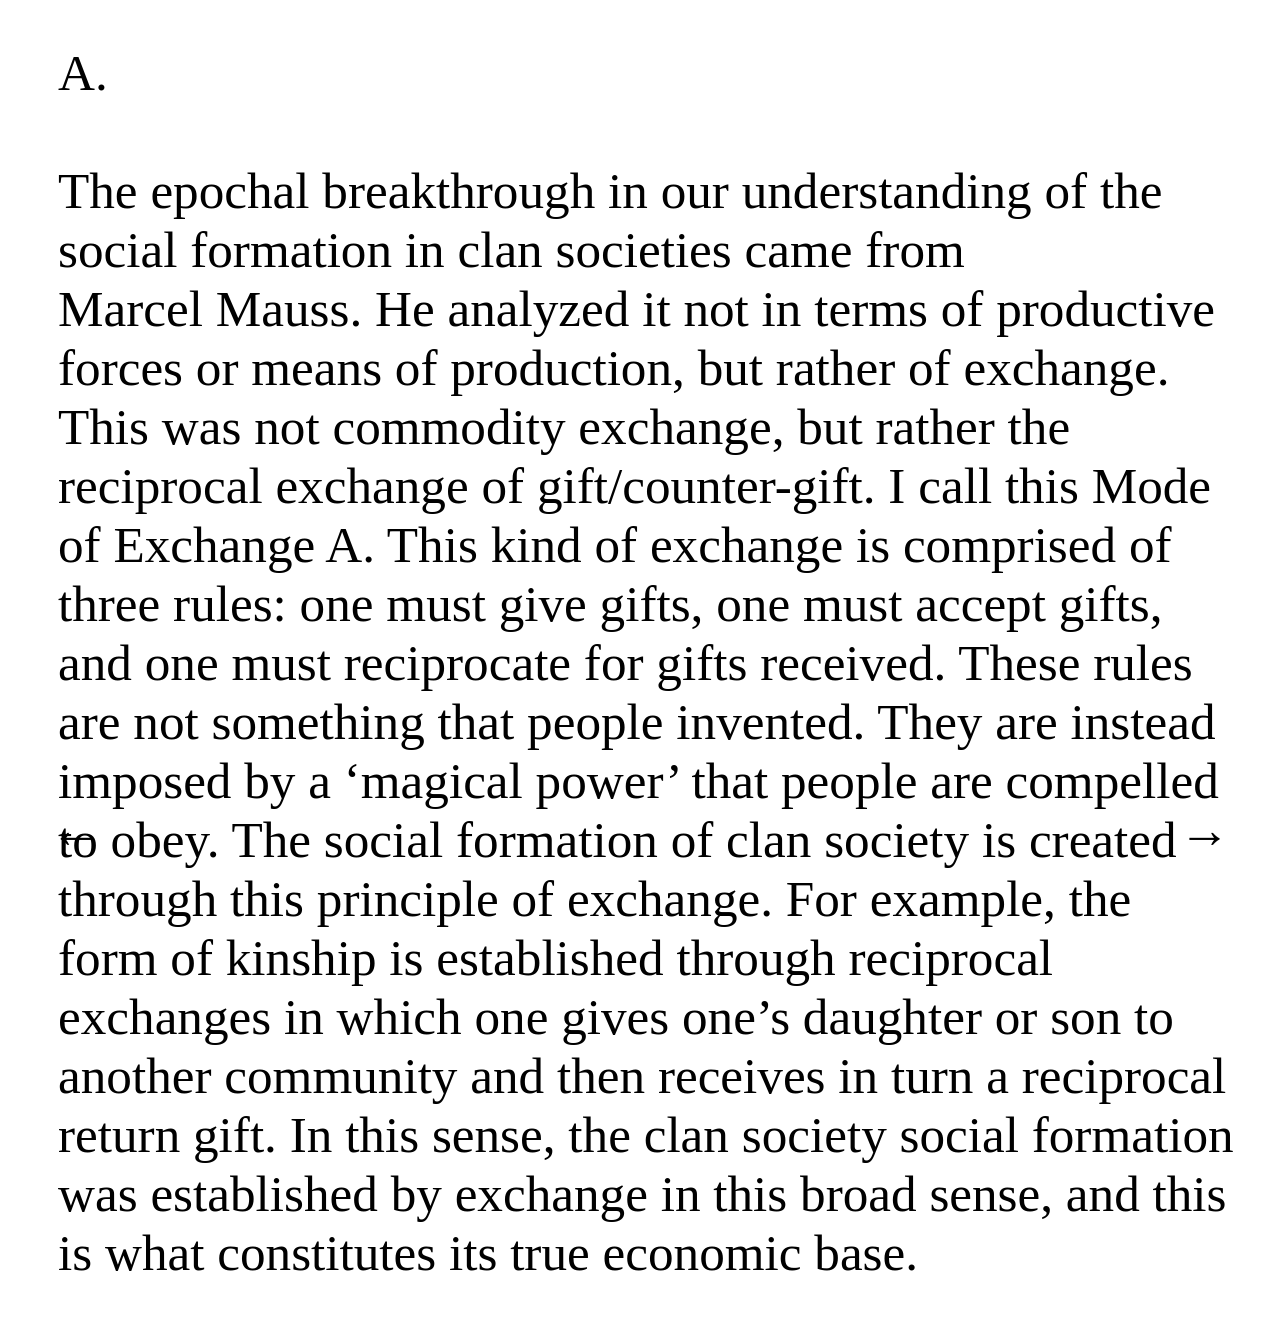
==== A/index.html @ c6afc181 "4" ====
<!DOCTYPE html>
<head>
    <title>Modes of Exchange </title>
    <meta charset="UTF-8">
    <meta name="viewport" content="width=device-width, initial-scale=1.0">
    <link rel="stylesheet" href="../style.css">
</head>
<body>
<div class="text">
            A.<br><br>The epochal breakthrough in our understanding of the social formation in clan societies came from Marcel&nbsp;Mauss. He analyzed it not in terms of productive forces or means of production, but rather of exchange. This was not commodity exchange, but rather the reciprocal exchange of gift/counter-gift. I call this <div class="highlighted-text-a" id="open-carousel-btn"><a href="#">Mode of Exchange A</a></div>. This kind of exchange is comprised of three rules: one must give gifts, one must accept gifts, and one must reciprocate for gifts received. These rules are not something that people invented. They are instead imposed by a ‘magical power’ that people are compelled to obey. The social formation of clan society is created through this principle of exchange. For example, the form of kinship is established through reciprocal exchanges in which one gives one’s daughter or son to another community and then receives in turn a reciprocal return gift. In this sense, the clan society social formation was established by exchange in this broad sense, and this is what constitutes its true economic base.
 </div>
 <div class="arrow-back"><a href="../index.html">
    ←
</a></div>
<div class="arrow-go"><a href="../B/index.html">
    →
</a></div>

<!-- Carousel markup -->
<div class="carousel-overlay" id="carouselOverlay">
  <div class="carousel-container">
    <img class="carousel-image" id="carouselImage" src="" alt="">
    <div class="carousel-zone left" id="zoneLeft" aria-label="Previous image"></div>
    <div class="carousel-zone right" id="zoneRight" aria-label="Next image"></div>
    <button class="carousel-exit" id="carouselExit" aria-label="Close carousel">x</button>
  </div>
</div>


<script>
(function () {
  const images = [
    { src: "../Images/A/1_image-png.png", caption: "In a game of chess, gameplay can only occur when both players are active participants in the back and forth. While there is no punishment to not returning the act of participation, by sitting in the chair, you are situationally expected to actively engage in the game." },
    { src: "../Images/A/2_sketches-by-architect-sarah-wigglesworth.jpeg", caption: "Increasing Disorder in a Dining Table is a result of a social gathering that calls for individuals to dynamically pass plates around, swap out used dishes for new ones, and to hold conversation with those around them." },
    { src: "../Images/A/3_img_5635.jpeg", caption: "Iron fences are a tough force that clearly indicates a boundary; one that potential intruders are expected to respect." },
    { src: "../Images/A/4_untitled.png", caption: "Two individual trees fuse together to become one; sharing resources equally amongst them." },
    { src: "../Images/A/5_image-2.png", caption: "Letters serve as a method of back and forth communication between two parties physically distanced from one another. Both parties must actively participate in the exchange for it to be effective." },
    { src: "../Images/A/6_image-1.png", caption: "Letters serve as a method of back and forth communication between two parties physically distanced from one another. Both parties must actively participate in the exchange for it to be effective." },
    { src: "../Images/A/7_img_9436-jpeg.jpeg", caption: "The letters u and l have been exchanged, taking one another's spot in the word." },
    { src: "../Images/A/8_img_7821-jpeg.jpeg", caption: "The telephone serves as a method of back and forth communication between two parties physically distanced from one another. Both parties must actively participate in the exchange for it to be effective." },
    { src: "../Images/A/9_bba1ccbe-f0f2-4499-b0f4-fecb1f187a7f.jpeg", caption: "" },
    { src: "../Images/A/12_img_1685-jpeg.jpeg", caption: "" },
    { src: "../Images/A/13_7d84cb63-c0d7-4b7d-a172-10fc1f44f5c7-jpeg.jpeg", caption: "" },
    { src: "../Images/A/14_4235699721_1e68d58a8e_c.jpeg", caption: "" },
    { src: "../Images/A/15_shaker-trademark.webp", caption: "" },
    { src: "../Images/A/16_o-shaker-chair-start.webp", caption: "" },
    { src: "../Images/A/17_screenshot-2026-06-05-at-11-06-28.png", caption: "Relationships are a two way street that require mutual effort and understanding from both parties. In some cases, individuals " },
    { src: "../Images/A/19_img_4558-jpeg.jpeg", caption: "Iron fences are a tough force that clearly indicates a boundary; one that potential intruders are expected to respect." },
    { src: "../Images/A/20_img_4099-jpeg.jpeg", caption: "Trees intake minerals and water from the soil as well as carbon dioxide from the air. In return, they produce oxygen to be cycled back into the atmosphere." },
    { src: "../Images/A/21_img_0678-jpeg.jpeg", caption: "The telephone serves as a method of back and forth communication between two parties physically distanced from one another. Both parties must actively participate in the exchange for it to be effective." },
    { src: "../Images/A/22_img_6128.jpeg", caption: "The plastic chairs circle the table, suggesting the remnants of a social gathering where individuals engaged in social exchange." },
    { src: "../Images/A/23_e8a92cc5-7453-4714-8da4-47e166cbd13d.jpeg", caption: "Users comment on other users' posts in hopes of engagement. This example contains multiple internet buzzwords relevant in the year 2026, which is expected to elicit engagement." }
  ];

  let currentIndex = 0;

  const overlay   = document.getElementById('carouselOverlay');
  const imageEl   = document.getElementById('carouselImage');
  const openBtn   = document.getElementById('open-carousel-btn');
  const exitBtn   = document.getElementById('carouselExit');
  const zoneLeft  = document.getElementById('zoneLeft');
  const zoneRight = document.getElementById('zoneRight');

  // Cache of Image objects so the browser doesn't re-fetch already-loaded images
  const preloadCache = new Map();

  function preload(index) {
    const item = images[(index + images.length) % images.length];
    if (preloadCache.has(item.src)) return;
    const img = new Image();
    img.src = item.src;
    preloadCache.set(item.src, img);
  }

  function preloadNeighbors(index) {
    preload(index + 1); // next
    preload(index - 1); // previous
  }

  function render() {
    const item = images[currentIndex];
    imageEl.src = item.src;
    imageEl.alt = item.caption || `Image ${currentIndex + 1}`;
    imageEl.title = item.caption || ''; // shows as a native tooltip on hover
    // The click zones sit on top of the image, so they need the tooltip too
    zoneLeft.title = item.caption || '';
    zoneRight.title = item.caption || '';
    preloadNeighbors(currentIndex); // keep the images on either side warm
  }

  function openCarousel(startIndex = 0) {
    currentIndex = startIndex;
    render();
    overlay.classList.add('open');
    document.body.style.overflow = 'hidden'; // prevent background scroll
  }

  function closeCarousel() {
    overlay.classList.remove('open');
    document.body.style.overflow = '';
  }

  function next() {
    currentIndex = (currentIndex + 1) % images.length;
    render();
  }

  function prev() {
    currentIndex = (currentIndex - 1 + images.length) % images.length;
    render();
  }

  // Warm the first couple images as soon as the page loads, so the very
  // first time someone clicks "View Images" there's no loading flash either
  preload(0);
  preload(1);

  openBtn.addEventListener('click', (e) => {
    e.preventDefault(); // stop the anchor from navigating to "#"
    openCarousel(0);
  });
  exitBtn.addEventListener('click', closeCarousel);
  zoneRight.addEventListener('click', next);
  zoneLeft.addEventListener('click', prev);

  // Keyboard support
  document.addEventListener('keydown', (e) => {
    if (!overlay.classList.contains('open')) return;
    if (e.key === 'Escape') closeCarousel();
    if (e.key === 'ArrowRight') next();
    if (e.key === 'ArrowLeft') prev();
  });

  // Click outside image (on the black background) also closes it
  overlay.addEventListener('click', (e) => {
    if (e.target === overlay) closeCarousel();
  });
})();
</script>

</body>
</html>
---- style.css ----
body {
background-color: #fff;
width: 100%;
height: 100%;
}

.text {
color: #000;
font-family: "GT Alpina Trial";
font-size: 4vw;
font-style: normal;
font-weight: 250;
line-height: normal;
padding: 35px 50px 35px 50px;
}

.highlighted-text-a,.highlighted-text-b,.highlighted-text-c,.highlighted-text-d {
color: #000;
   display: inline;
   text-decoration: none;
}

.highlighted-text-a:hover {
color: #00D9FF;
font-family: "GT Alpina Trial";
font-size: 4vw;
font-style: normal;
font-weight: 700;
line-height: normal;
-webkit-text-stroke-width: 20px;
-webkit-text-stroke-color: #000;
paint-order: stroke fill;
display: inline;
}
.highlighted-text-b:hover {
color: #FF6F00;
font-family: "GT Alpina Trial";
font-size: 4vw;
font-style: normal;
font-weight: 700;
line-height: normal;
-webkit-text-stroke-width: 20px;
-webkit-text-stroke-color: #000;
paint-order: stroke fill;
display: inline;
}
.highlighted-text-c:hover {
color: #E0F;
font-family: "GT Alpina Trial";
font-size: 4vw;
font-style: normal;
font-weight: 700;
line-height: normal;
-webkit-text-stroke-width: 20px;
-webkit-text-stroke-color: #000;
paint-order: stroke fill;
display: inline;
}
.highlighted-text-d:hover {
color: #7F0;
font-family: "GT Alpina Trial";
font-size: 4vw;
font-style: normal;
font-weight: 700;
line-height: normal;
-webkit-text-stroke-width: 20px;
-webkit-text-stroke-color: #000;
paint-order: stroke fill;
display: inline;
}

.text:has(.highlighted-text-a:hover) {
-webkit-text-stroke-width: 10px;
-webkit-text-stroke-color: #000;
}
.text:has(.highlighted-text-b:hover) {
-webkit-text-stroke-width: 10px;
-webkit-text-stroke-color: #000;
}
.text:has(.highlighted-text-c:hover) {
-webkit-text-stroke-width: 10px;
-webkit-text-stroke-color: #000;
}
.text:has(.highlighted-text-d:hover) {
-webkit-text-stroke-width: 10px;
-webkit-text-stroke-color: #000;
}

.arrow-go {
color: #000;
font-family: "GT Alpina Trial";
font-size: 4vw;
font-style: normal;
font-weight: 250;
line-height: normal;
padding: 35px 50px 35px 50px;
position: fixed;
  bottom: 0;
  right: 0;
  z-index: 1000;
}

.arrow-back {
color: #000;
font-family: "GT Alpina Trial";
font-size: 4vw;
font-style: normal;
font-weight: 250;
line-height: normal;
padding: 35px 50px 35px 50px;
position: fixed;
  bottom: 0;
  left: 0;
  z-index: 1000;
}

a {
    all: unset;
    cursor: pointer;
}


.carousel-overlay {
    position: fixed;
    inset: 0;
    background: rgba(0, 0, 0, 0.1);
    /*backdrop-filter: blur(1px);
    -webkit-backdrop-filter: blur(1px);*/
    display: none;
    align-items: center;
    justify-content: center;
    z-index: 1000;
  }
  .carousel-overlay.open {
    display: flex;
  }

  /* Container flexes to viewport, image scales within it */
  .carousel-container {
    position: relative;
    width: 100%;
    height: 100%;
    display: flex;
    align-items: center;
    justify-content: center;
  }

  .carousel-image {
    max-width: 90vw;
    max-height: 85vh;
    width: auto;
    height: auto;
    object-fit: contain;
    user-select: none;
    -webkit-user-drag: none;
  }

  /* Left/right click zones covering the image, each with a custom cursor */
  .carousel-zone {
    position: absolute;
    top: 0;
    bottom: 0;
    width: 50%;
  }
  .carousel-zone.left {
    left: 0;
    cursor: w-resize;
  }
  .carousel-zone.right {
    right: 0;
    cursor: e-resize;
  }

    .carousel-exit {
    position: absolute;
    top: 1.5rem;
    left: 1.5rem;
    background: transparent;
    border: none;
    color: #000000;
    font-family: "GT Alpina Trial";
    font-size: 4vw;
    font-style: normal;
    font-weight: 250;
    line-height: normal;
    cursor: pointer;
    z-index: 1002;
    opacity: 0.8;}
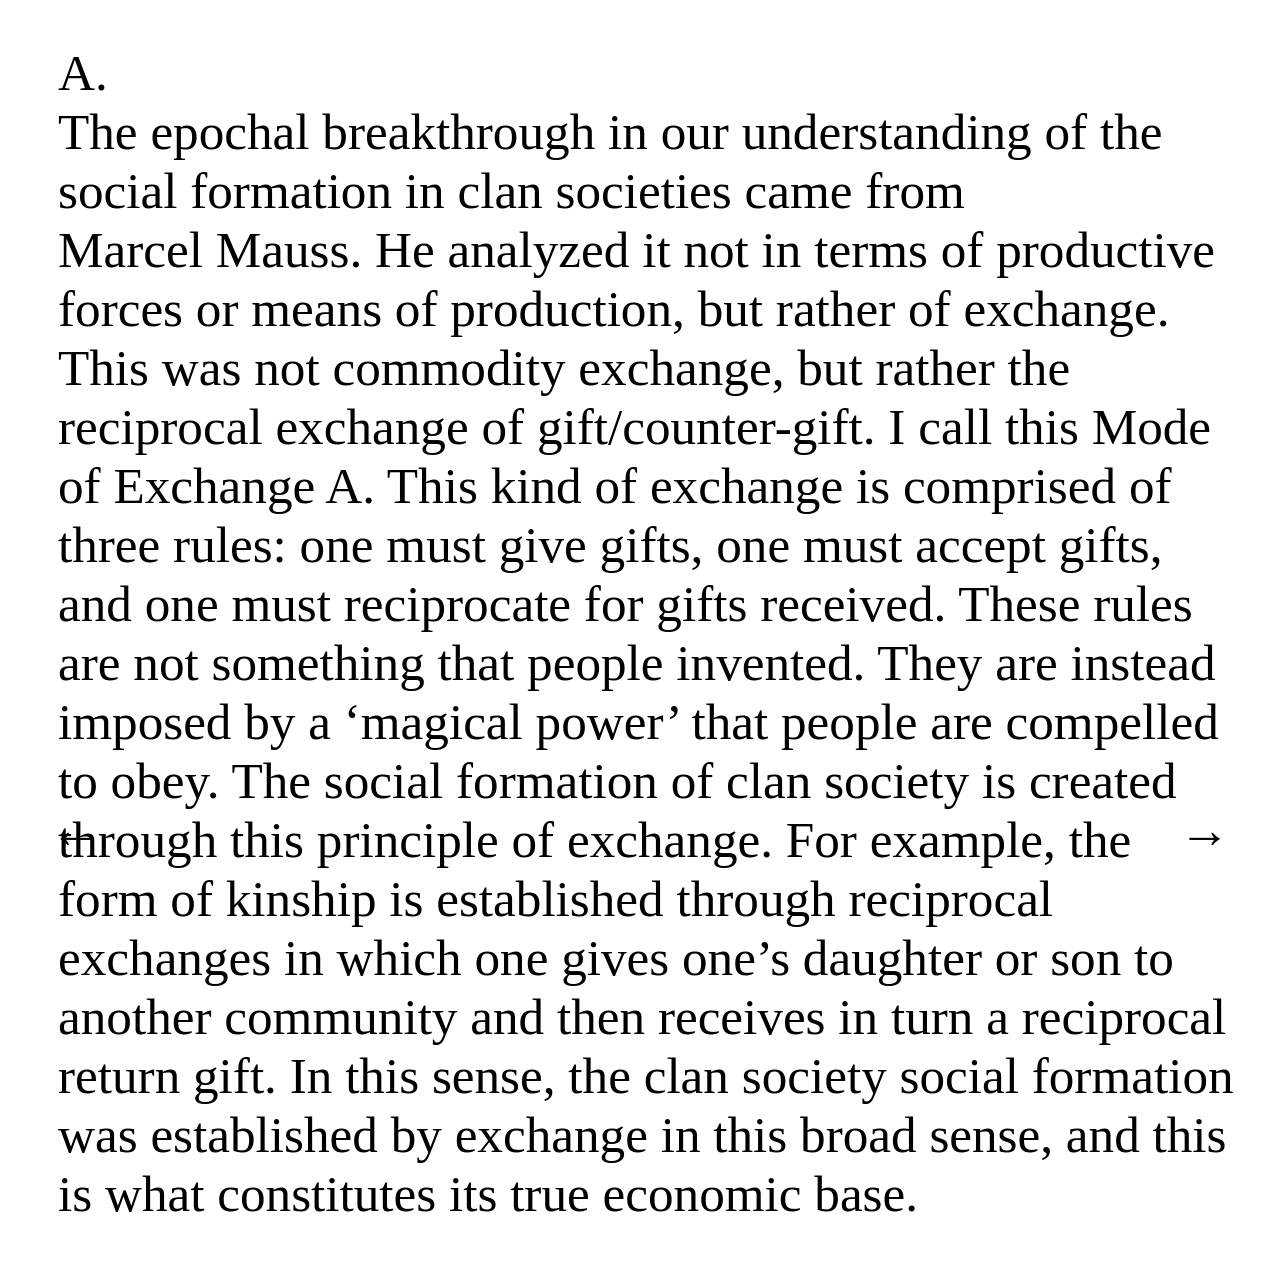
==== commit 708bd255: "11" ====
--- a/A/index.html
+++ b/A/index.html
@@ -7,7 +7,7 @@
 </head>
 <body>
 <div class="text">
-            A.<br><br>The epochal breakthrough in our understanding of the social formation in clan societies came from Marcel&nbsp;Mauss. He analyzed it not in terms of productive forces or means of production, but rather of exchange. This was not commodity exchange, but rather the reciprocal exchange of gift/counter-gift. I call this <div class="highlighted-text-a" id="open-carousel-btn"><a href="#">Mode of Exchange A</a></div>. This kind of exchange is comprised of three rules: one must give gifts, one must accept gifts, and one must reciprocate for gifts received. These rules are not something that people invented. They are instead imposed by a ‘magical power’ that people are compelled to obey. The social formation of clan society is created through this principle of exchange. For example, the form of kinship is established through reciprocal exchanges in which one gives one’s daughter or son to another community and then receives in turn a reciprocal return gift. In this sense, the clan society social formation was established by exchange in this broad sense, and this is what constitutes its true economic base.
+            A.<br>The epochal breakthrough in our understanding of the social formation in clan societies came from Marcel&nbsp;Mauss. He analyzed it not in terms of productive forces or means of production, but rather of exchange. This was not commodity exchange, but rather the reciprocal exchange of gift/counter-gift. I call this <div class="highlighted-text-a" id="open-carousel-btn"><a href="#">Mode of Exchange A</a></div>. This kind of exchange is comprised of three rules: one must give gifts, one must accept gifts, and one must reciprocate for gifts received. These rules are not something that people invented. They are instead imposed by a ‘magical power’ that people are compelled to obey. The social formation of clan society is created through this principle of exchange. For example, the form of kinship is established through reciprocal exchanges in which one gives one’s daughter or son to another community and then receives in turn a reciprocal return gift. In this sense, the clan society social formation was established by exchange in this broad sense, and this is what constitutes its true economic base.
  </div>
  <div class="arrow-back"><a href="../index.html">
     ←
@@ -19,7 +19,7 @@
 <!-- Carousel markup -->
 <div class="carousel-overlay" id="carouselOverlay">
   <div class="carousel-container">
-    <img class="carousel-image" id="carouselImage" src="" alt="">
+    <img class="carousel-image-a" id="carouselImage" src="" alt="">
     <div class="carousel-zone left" id="zoneLeft" aria-label="Previous image"></div>
     <div class="carousel-zone right" id="zoneRight" aria-label="Next image"></div>
     <button class="carousel-exit" id="carouselExit" aria-label="Close carousel">x</button>
@@ -37,14 +37,14 @@
     { src: "../Images/A/5_image-2.png", caption: "Letters serve as a method of back and forth communication between two parties physically distanced from one another. Both parties must actively participate in the exchange for it to be effective." },
     { src: "../Images/A/6_image-1.png", caption: "Letters serve as a method of back and forth communication between two parties physically distanced from one another. Both parties must actively participate in the exchange for it to be effective." },
     { src: "../Images/A/7_img_9436-jpeg.jpeg", caption: "The letters u and l have been exchanged, taking one another's spot in the word." },
+    {src: "../Images/A/11_untitled.jpeg", caption: "Dongles allow the exchange of data between two devices."},
     { src: "../Images/A/8_img_7821-jpeg.jpeg", caption: "The telephone serves as a method of back and forth communication between two parties physically distanced from one another. Both parties must actively participate in the exchange for it to be effective." },
-    { src: "../Images/A/9_bba1ccbe-f0f2-4499-b0f4-fecb1f187a7f.jpeg", caption: "" },
-    { src: "../Images/A/12_img_1685-jpeg.jpeg", caption: "" },
-    { src: "../Images/A/13_7d84cb63-c0d7-4b7d-a172-10fc1f44f5c7-jpeg.jpeg", caption: "" },
-    { src: "../Images/A/14_4235699721_1e68d58a8e_c.jpeg", caption: "" },
-    { src: "../Images/A/15_shaker-trademark.webp", caption: "" },
-    { src: "../Images/A/16_o-shaker-chair-start.webp", caption: "" },
-    { src: "../Images/A/17_screenshot-2026-06-05-at-11-06-28.png", caption: "Relationships are a two way street that require mutual effort and understanding from both parties. In some cases, individuals " },
+    { src: "../Images/A/9_bba1ccbe-f0f2-4499-b0f4-fecb1f187a7f.jpeg", caption: "This diagram illustrates the compatibility between friends based off of personality analyses. While this is an arbitrary way of measuring friendship, a more reliable method is to find points of common interest and build genuine human connections." },
+    { src: "../Images/A/12_img_1685-jpeg.jpeg", caption: "The sign is a fun twist to a typical hiring call, offering free coffee refills for a customer to redesign their signage." },
+    { src: "../Images/A/10_ford-vs-ferrari-information-exchange.jpeg", caption: "Two individuals meet under the mutual understanding that both parties must offer valuable information and in return receive valuable information back." },
+    { src: "../Images/A/13_7d84cb63-c0d7-4b7d-a172-10fc1f44f5c7-jpeg.jpeg", caption: "A diary entry from my childhood, illustrating a visit to a family friend's farm. In return for fresh produce and fruits, the farmers experienced the joy of seeing others enjoying their reaps and felt comfortable enough to ask for mutual support if needed." },
+    { src: "../Images/A/14_4235699721_1e68d58a8e_c.jpeg", caption: "Mutual trust between swimmers that both parties will follow the rules to make relay races smooth." },
+    { src: "../Images/A/17_screenshot-2026-06-05-at-11-06-28.png", caption: "Relationships are a two way street that require mutual effort and understanding from both parties." },
     { src: "../Images/A/19_img_4558-jpeg.jpeg", caption: "Iron fences are a tough force that clearly indicates a boundary; one that potential intruders are expected to respect." },
     { src: "../Images/A/20_img_4099-jpeg.jpeg", caption: "Trees intake minerals and water from the soil as well as carbon dioxide from the air. In return, they produce oxygen to be cycled back into the atmosphere." },
     { src: "../Images/A/21_img_0678-jpeg.jpeg", caption: "The telephone serves as a method of back and forth communication between two parties physically distanced from one another. Both parties must actively participate in the exchange for it to be effective." },
--- a/style.css
+++ b/style.css
@@ -124,8 +124,8 @@
     position: fixed;
     inset: 0;
     background: rgba(0, 0, 0, 0.1);
-    /*backdrop-filter: blur(1px);
-    -webkit-backdrop-filter: blur(1px);*/
+    backdrop-filter: blur(1px);
+    -webkit-backdrop-filter: blur(1px);
     display: none;
     align-items: center;
     justify-content: center;
@@ -145,7 +145,7 @@
     justify-content: center;
   }
 
-  .carousel-image {
+  .carousel-image-a , .carousel-image-b , .carousel-image-c , .carousel-image-d {
     max-width: 90vw;
     max-height: 85vh;
     width: auto;
@@ -155,6 +155,19 @@
     -webkit-user-drag: none;
   }
 
+.carousel-image-a {
+    outline: 5px solid #00D9FF;
+    }
+.carousel-image-b {
+    outline: 5px solid #FF6F00;
+    }
+.carousel-image-c {
+    outline: 5px solid #E0F;
+    }
+.carousel-image-d {
+    outline: 5px solid #7F0;
+    }
+    
   /* Left/right click zones covering the image, each with a custom cursor */
   .carousel-zone {
     position: absolute;
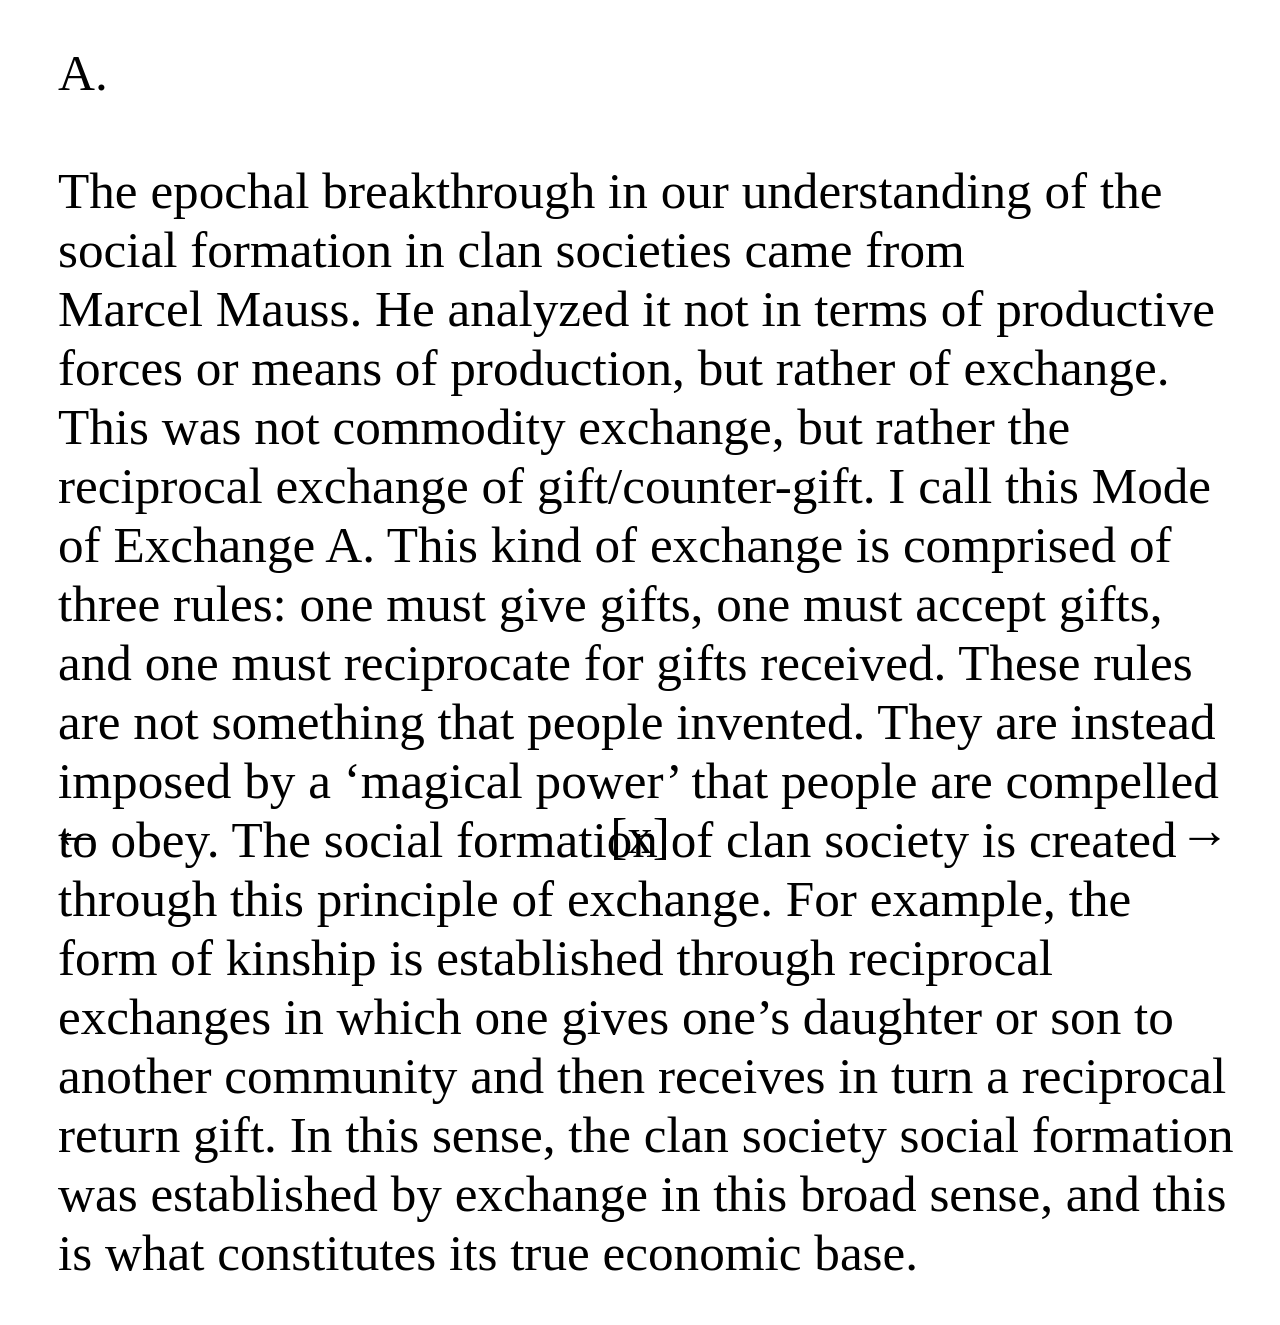
==== commit eb1483ce: "12" ====
--- a/A/index.html
+++ b/A/index.html
@@ -7,12 +7,15 @@
 </head>
 <body>
 <div class="text">
-            A.<br>The epochal breakthrough in our understanding of the social formation in clan societies came from Marcel&nbsp;Mauss. He analyzed it not in terms of productive forces or means of production, but rather of exchange. This was not commodity exchange, but rather the reciprocal exchange of gift/counter-gift. I call this <div class="highlighted-text-a" id="open-carousel-btn"><a href="#">Mode of Exchange A</a></div>. This kind of exchange is comprised of three rules: one must give gifts, one must accept gifts, and one must reciprocate for gifts received. These rules are not something that people invented. They are instead imposed by a ‘magical power’ that people are compelled to obey. The social formation of clan society is created through this principle of exchange. For example, the form of kinship is established through reciprocal exchanges in which one gives one’s daughter or son to another community and then receives in turn a reciprocal return gift. In this sense, the clan society social formation was established by exchange in this broad sense, and this is what constitutes its true economic base.
+            A.<br><br>The epochal breakthrough in our understanding of the social formation in clan societies came from Marcel&nbsp;Mauss. He analyzed it not in terms of productive forces or means of production, but rather of exchange. This was not commodity exchange, but rather the reciprocal exchange of gift/counter-gift. I call this <div class="highlighted-text-a" id="open-carousel-btn"><a href="#">Mode of Exchange A</a></div>. This kind of exchange is comprised of three rules: one must give gifts, one must accept gifts, and one must reciprocate for gifts received. These rules are not something that people invented. They are instead imposed by a ‘magical power’ that people are compelled to obey. The social formation of clan society is created through this principle of exchange. For example, the form of kinship is established through reciprocal exchanges in which one gives one’s daughter or son to another community and then receives in turn a reciprocal return gift. In this sense, the clan society social formation was established by exchange in this broad sense, and this is what constitutes its true economic base.
  </div>
- <div class="arrow-back"><a href="../index.html">
+ <div class="arrow-back" alt title="Back"><a href="../index.html">
     ←
 </a></div>
-<div class="arrow-go"><a href="../B/index.html">
+<div class="home" alt title="Home"><a href="../index.html">
+    [x]
+</a></div>
+<div class="arrow-go" alt title="Next"><a href="../B/index.html">
     →
 </a></div>
 
--- a/style.css
+++ b/style.css
@@ -112,6 +112,21 @@
   bottom: 0;
   left: 0;
   z-index: 1000;
+}
+
+.home {
+color: #000;
+font-family: "GT Alpina Trial";
+font-size: 4vw;
+font-style: normal;
+font-weight: 250;
+line-height: normal;
+padding: 35px 50px 35px 50px;
+position: fixed;
+bottom: 0;
+right: 50%;
+transform: translateX(50%);
+z-index: 1000;
 }
 
 a {
@@ -167,7 +182,7 @@
 .carousel-image-d {
     outline: 5px solid #7F0;
     }
-    
+
   /* Left/right click zones covering the image, each with a custom cursor */
   .carousel-zone {
     position: absolute;
